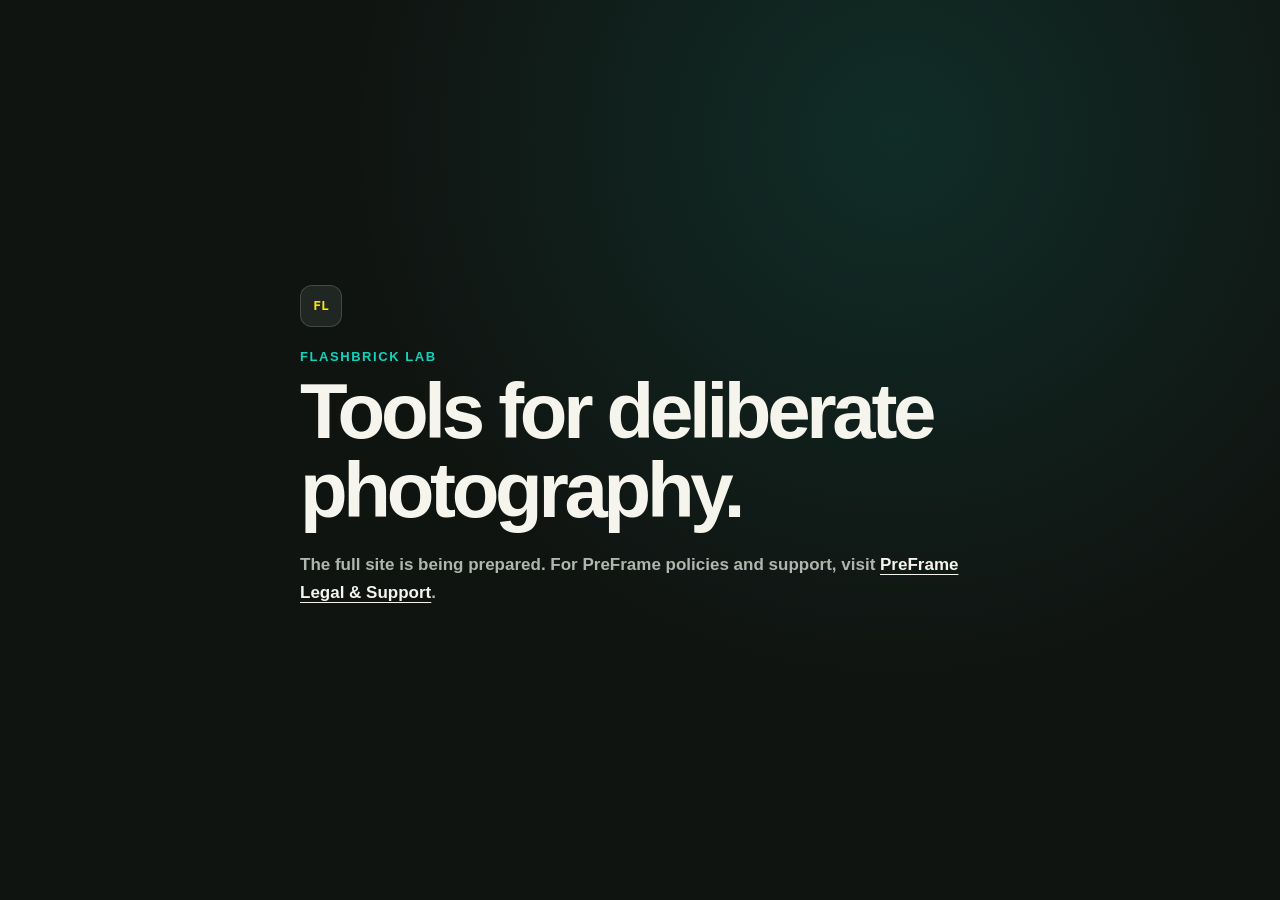
==== index.html @ 2c7b0d25 "Add Flashbrick Lab site and PreFrame legal pages" ====
<!doctype html>
<html lang="en">
<head>
  <meta charset="utf-8">
  <meta name="viewport" content="width=device-width, initial-scale=1">
  <meta name="description" content="Flashbrick Lab builds thoughtful tools for photography.">
  <title>Flashbrick Lab</title>
  <style>
    :root { color-scheme: dark; }
    * { box-sizing: border-box; }
    body {
      margin: 0;
      min-height: 100vh;
      display: grid;
      place-items: center;
      padding: 28px;
      background:
        radial-gradient(circle at 70% 15%, rgba(19, 211, 189, .13), transparent 34rem),
        #101411;
      color: #f5f4ed;
      font-family: -apple-system, BlinkMacSystemFont, "SF Pro Display", sans-serif;
    }
    main { width: min(100%, 680px); }
    .mark {
      width: 42px;
      height: 42px;
      display: grid;
      place-items: center;
      border: 1px solid rgba(255,255,255,.16);
      border-radius: 12px;
      background: #202621;
      color: #ffe500;
      font: 700 13px ui-monospace, monospace;
    }
    p { margin: 22px 0 8px; color: #13d3bd; font-size: 13px; font-weight: 700; letter-spacing: .12em; text-transform: uppercase; }
    h1 { margin: 0; font-size: clamp(44px, 10vw, 78px); line-height: 1.02; letter-spacing: -.055em; }
    .note { margin-top: 20px; color: #aeb6ad; font-size: 17px; line-height: 1.65; letter-spacing: 0; text-transform: none; }
    a { color: #f5f4ed; text-underline-offset: 4px; }
  </style>
</head>
<body>
  <main>
    <div class="mark">FL</div>
    <p>Flashbrick Lab</p>
    <h1>Tools for deliberate photography.</h1>
    <p class="note">The full site is being prepared. For PreFrame policies and support, visit <a href="preframe/legal/">PreFrame Legal &amp; Support</a>.</p>
  </main>
</body>
</html>
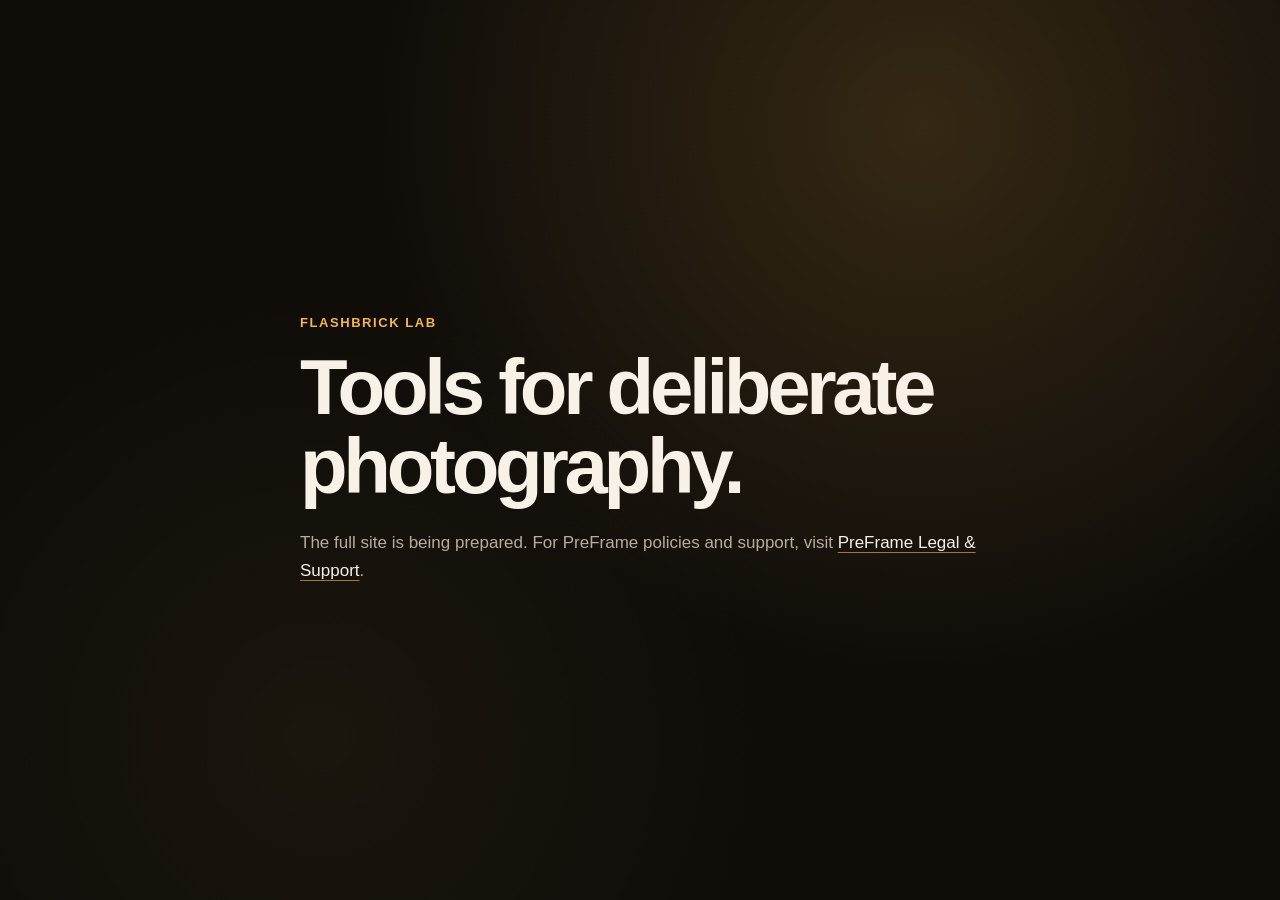
==== commit e1f03835: "Warm Flashbrick Lab homepage palette and remove FL mark" ====
--- a/index.html
+++ b/index.html
@@ -15,33 +15,50 @@
       place-items: center;
       padding: 28px;
       background:
-        radial-gradient(circle at 70% 15%, rgba(19, 211, 189, .13), transparent 34rem),
-        #101411;
-      color: #f5f4ed;
+        radial-gradient(circle at 72% 14%, rgba(246, 181, 77, .16), transparent 34rem),
+        radial-gradient(circle at 25% 82%, rgba(255, 211, 110, .045), transparent 28rem),
+        #100d09;
+      color: #f7f1e7;
       font-family: -apple-system, BlinkMacSystemFont, "SF Pro Display", sans-serif;
     }
     main { width: min(100%, 680px); }
-    .mark {
-      width: 42px;
-      height: 42px;
-      display: grid;
-      place-items: center;
-      border: 1px solid rgba(255,255,255,.16);
-      border-radius: 12px;
-      background: #202621;
-      color: #ffe500;
-      font: 700 13px ui-monospace, monospace;
+    .eyebrow {
+      margin: 0 0 18px;
+      color: #f6b54d;
+      font-size: 13px;
+      font-weight: 700;
+      letter-spacing: .12em;
+      text-transform: uppercase;
     }
-    p { margin: 22px 0 8px; color: #13d3bd; font-size: 13px; font-weight: 700; letter-spacing: .12em; text-transform: uppercase; }
-    h1 { margin: 0; font-size: clamp(44px, 10vw, 78px); line-height: 1.02; letter-spacing: -.055em; }
-    .note { margin-top: 20px; color: #aeb6ad; font-size: 17px; line-height: 1.65; letter-spacing: 0; text-transform: none; }
-    a { color: #f5f4ed; text-underline-offset: 4px; }
+    h1 {
+      margin: 0;
+      font-size: clamp(44px, 10vw, 78px);
+      line-height: 1.02;
+      letter-spacing: -.055em;
+    }
+    .note {
+      margin: 22px 0 0;
+      color: #b8ad9c;
+      font-size: 17px;
+      line-height: 1.65;
+      letter-spacing: 0;
+      text-transform: none;
+    }
+    a {
+      color: #f7f1e7;
+      text-decoration-color: rgba(246, 181, 77, .62);
+      text-underline-offset: 4px;
+      transition: color 160ms ease, text-decoration-color 160ms ease;
+    }
+    a:hover {
+      color: #ffd36e;
+      text-decoration-color: #ffd36e;
+    }
   </style>
 </head>
 <body>
   <main>
-    <div class="mark">FL</div>
-    <p>Flashbrick Lab</p>
+    <p class="eyebrow">Flashbrick Lab</p>
     <h1>Tools for deliberate photography.</h1>
     <p class="note">The full site is being prepared. For PreFrame policies and support, visit <a href="preframe/legal/">PreFrame Legal &amp; Support</a>.</p>
   </main>
